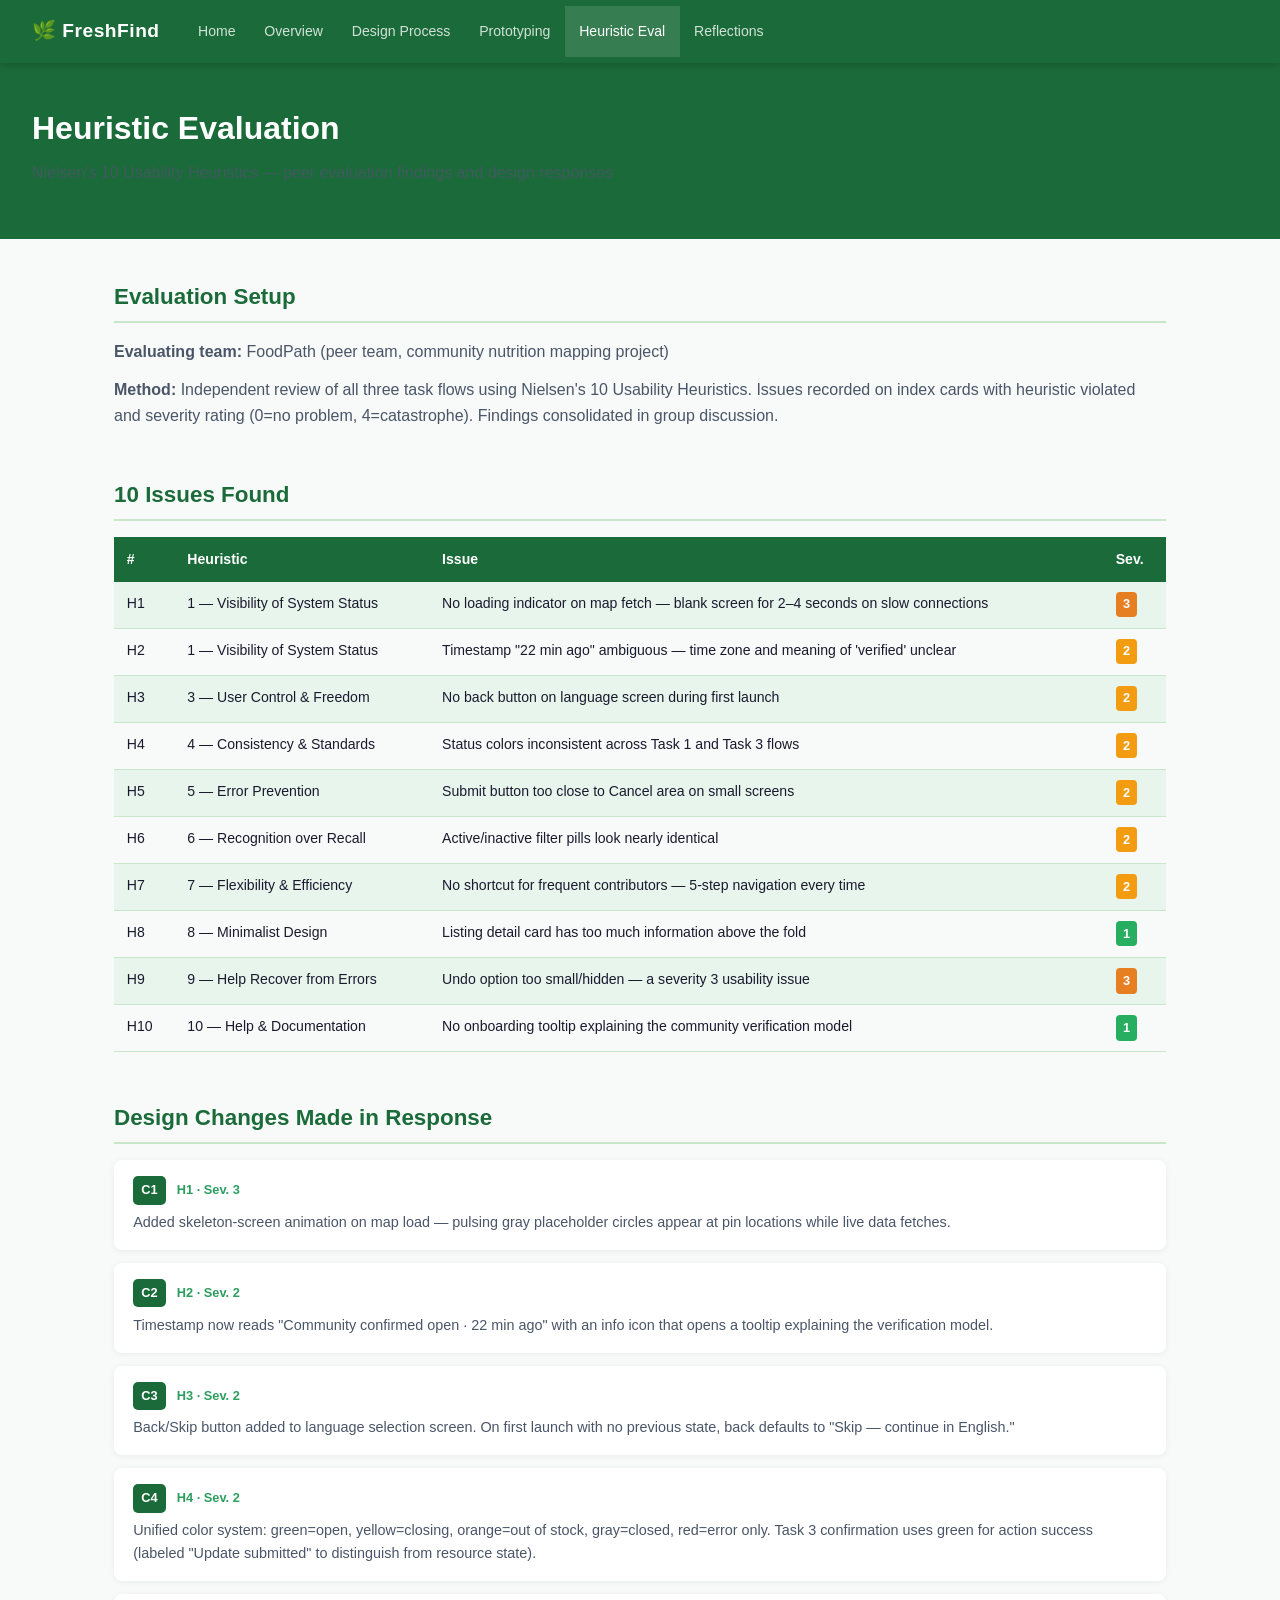
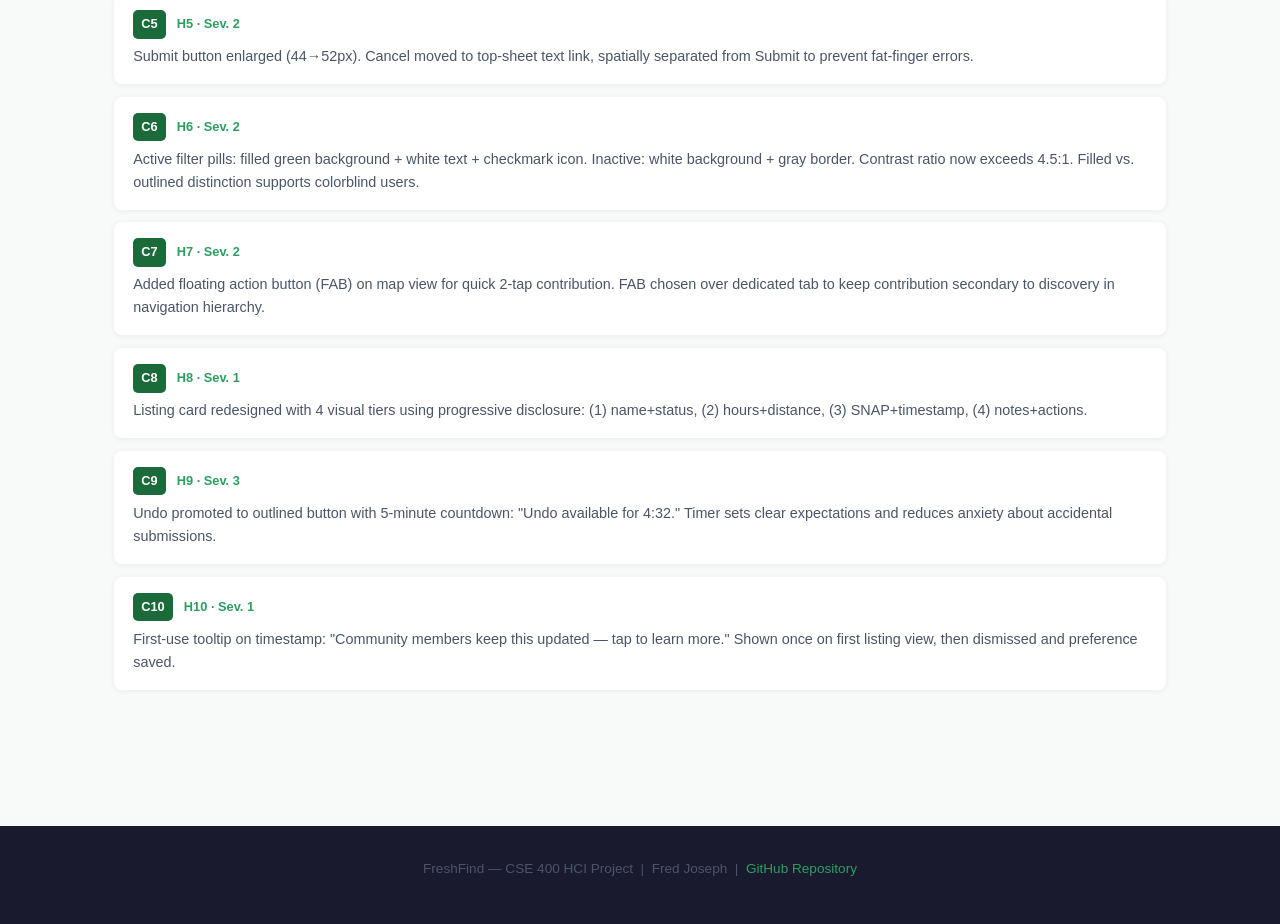
==== evaluation.html @ c9184842 "Add files via upload" ====
<!DOCTYPE html><html lang="en"><head><meta charset="UTF-8"><meta name="viewport" content="width=device-width,initial-scale=1"><title>Heuristic Evaluation — FreshFind</title><link rel="stylesheet" href="style.css"></head>
<body>
<nav><span class="brand">🌿 FreshFind</span><a href="index.html">Home</a><a href="overview.html">Overview</a><a href="process.html">Design Process</a><a href="prototyping.html">Prototyping</a><a href="evaluation.html" class="active">Heuristic Eval</a><a href="reflections.html">Reflections</a></nav>
<div class="page-header"><h1>Heuristic Evaluation</h1><p>Nielsen's 10 Usability Heuristics — peer evaluation findings and design responses</p></div>
<main>
  <section>
    <h2>Evaluation Setup</h2>
    <p><strong>Evaluating team:</strong> FoodPath (peer team, community nutrition mapping project)</p>
    <p><strong>Method:</strong> Independent review of all three task flows using Nielsen's 10 Usability Heuristics. Issues recorded on index cards with heuristic violated and severity rating (0=no problem, 4=catastrophe). Findings consolidated in group discussion.</p>
  </section>
  <section>
    <h2>10 Issues Found</h2>
    <table class="he-table">
      <tr><th>#</th><th>Heuristic</th><th>Issue</th><th>Sev.</th></tr>
      <tr><td>H1</td><td>1 — Visibility of System Status</td><td>No loading indicator on map fetch — blank screen for 2–4 seconds on slow connections</td><td><span class="sev sev-3">3</span></td></tr>
      <tr><td>H2</td><td>1 — Visibility of System Status</td><td>Timestamp "22 min ago" ambiguous — time zone and meaning of 'verified' unclear</td><td><span class="sev sev-2">2</span></td></tr>
      <tr><td>H3</td><td>3 — User Control & Freedom</td><td>No back button on language screen during first launch</td><td><span class="sev sev-2">2</span></td></tr>
      <tr><td>H4</td><td>4 — Consistency & Standards</td><td>Status colors inconsistent across Task 1 and Task 3 flows</td><td><span class="sev sev-2">2</span></td></tr>
      <tr><td>H5</td><td>5 — Error Prevention</td><td>Submit button too close to Cancel area on small screens</td><td><span class="sev sev-2">2</span></td></tr>
      <tr><td>H6</td><td>6 — Recognition over Recall</td><td>Active/inactive filter pills look nearly identical</td><td><span class="sev sev-2">2</span></td></tr>
      <tr><td>H7</td><td>7 — Flexibility & Efficiency</td><td>No shortcut for frequent contributors — 5-step navigation every time</td><td><span class="sev sev-2">2</span></td></tr>
      <tr><td>H8</td><td>8 — Minimalist Design</td><td>Listing detail card has too much information above the fold</td><td><span class="sev sev-1">1</span></td></tr>
      <tr><td>H9</td><td>9 — Help Recover from Errors</td><td>Undo option too small/hidden — a severity 3 usability issue</td><td><span class="sev sev-3">3</span></td></tr>
      <tr><td>H10</td><td>10 — Help & Documentation</td><td>No onboarding tooltip explaining the community verification model</td><td><span class="sev sev-1">1</span></td></tr>
    </table>
  </section>
  <section>
    <h2>Design Changes Made in Response</h2>
    <div class="change"><div class="change-head"><span class="change-id">C1</span><span class="change-ref">H1 · Sev. 3</span></div><p>Added skeleton-screen animation on map load — pulsing gray placeholder circles appear at pin locations while live data fetches.</p></div>
    <div class="change"><div class="change-head"><span class="change-id">C2</span><span class="change-ref">H2 · Sev. 2</span></div><p>Timestamp now reads "Community confirmed open · 22 min ago" with an info icon that opens a tooltip explaining the verification model.</p></div>
    <div class="change"><div class="change-head"><span class="change-id">C3</span><span class="change-ref">H3 · Sev. 2</span></div><p>Back/Skip button added to language selection screen. On first launch with no previous state, back defaults to "Skip — continue in English."</p></div>
    <div class="change"><div class="change-head"><span class="change-id">C4</span><span class="change-ref">H4 · Sev. 2</span></div><p>Unified color system: green=open, yellow=closing, orange=out of stock, gray=closed, red=error only. Task 3 confirmation uses green for action success (labeled "Update submitted" to distinguish from resource state).</p></div>
    <div class="change"><div class="change-head"><span class="change-id">C5</span><span class="change-ref">H5 · Sev. 2</span></div><p>Submit button enlarged (44→52px). Cancel moved to top-sheet text link, spatially separated from Submit to prevent fat-finger errors.</p></div>
    <div class="change"><div class="change-head"><span class="change-id">C6</span><span class="change-ref">H6 · Sev. 2</span></div><p>Active filter pills: filled green background + white text + checkmark icon. Inactive: white background + gray border. Contrast ratio now exceeds 4.5:1. Filled vs. outlined distinction supports colorblind users.</p></div>
    <div class="change"><div class="change-head"><span class="change-id">C7</span><span class="change-ref">H7 · Sev. 2</span></div><p>Added floating action button (FAB) on map view for quick 2-tap contribution. FAB chosen over dedicated tab to keep contribution secondary to discovery in navigation hierarchy.</p></div>
    <div class="change"><div class="change-head"><span class="change-id">C8</span><span class="change-ref">H8 · Sev. 1</span></div><p>Listing card redesigned with 4 visual tiers using progressive disclosure: (1) name+status, (2) hours+distance, (3) SNAP+timestamp, (4) notes+actions.</p></div>
    <div class="change"><div class="change-head"><span class="change-id">C9</span><span class="change-ref">H9 · Sev. 3</span></div><p>Undo promoted to outlined button with 5-minute countdown: "Undo available for 4:32." Timer sets clear expectations and reduces anxiety about accidental submissions.</p></div>
    <div class="change"><div class="change-head"><span class="change-id">C10</span><span class="change-ref">H10 · Sev. 1</span></div><p>First-use tooltip on timestamp: "Community members keep this updated — tap to learn more." Shown once on first listing view, then dismissed and preference saved.</p></div>
  </section>
</main>
<footer><p>FreshFind — CSE 400 HCI Project &nbsp;|&nbsp; Fred Joseph &nbsp;|&nbsp; <a href="https://github.com/fredjoseph/freshfind-hci">GitHub Repository</a></p></footer>
</body></html>
---- style.css ----
:root {
  --green:  #1B6B3A;
  --moss:   #2D9E5F;
  --mint:   #E8F5ED;
  --light:  #C8E6C9;
  --dark:   #1A1A2E;
  --mid:    #4A5568;
  --hint:   #888888;
  --white:  #FFFFFF;
  --offwhite: #F7FAF8;
  --gold:   #F5A623;
  --orange: #E67E22;
  --yellow: #F39C12;
  --red:    #C0392B;
}
* { box-sizing: border-box; margin: 0; padding: 0; }
body { font-family: 'Segoe UI', Arial, sans-serif; background: var(--offwhite); color: var(--dark); line-height: 1.6; }

/* NAV */
nav { background: var(--green); padding: 0 2rem; display: flex; align-items: center; gap: 0; position: sticky; top: 0; z-index: 100; box-shadow: 0 2px 8px rgba(0,0,0,.2); }
nav .brand { font-size: 1.2rem; font-weight: 700; color: var(--white); padding: 1rem 1.5rem 1rem 0; letter-spacing: .5px; }
nav a { color: rgba(255,255,255,.8); text-decoration: none; padding: .9rem .9rem; font-size: .88rem; transition: background .2s; }
nav a:hover, nav a.active { background: rgba(255,255,255,.12); color: var(--white); }

/* HERO */
.hero { background: linear-gradient(135deg, var(--green) 0%, #156030 60%, #0d4020 100%); color: white; padding: 5rem 2rem 4rem; text-align: center; }
.hero h1 { font-size: 3rem; font-weight: 700; letter-spacing: -1px; margin-bottom: .5rem; }
.hero .tagline { font-size: 1.15rem; opacity: .85; margin-bottom: 1.5rem; }
.hero .meta { font-size: .9rem; opacity: .65; }
.hero .pill { display: inline-block; background: rgba(255,255,255,.15); border: 1px solid rgba(255,255,255,.3); border-radius: 20px; padding: .3rem .9rem; font-size: .8rem; margin: .25rem; }

/* PAGE HEADER (non-hero pages) */
.page-header { background: var(--green); color: white; padding: 2.5rem 2rem; }
.page-header h1 { font-size: 2rem; font-weight: 700; }
.page-header p { opacity: .8; margin-top: .4rem; }

/* MAIN CONTENT */
main { max-width: 1100px; margin: 0 auto; padding: 2.5rem 1.5rem; }
section { margin-bottom: 3rem; }
h2 { font-size: 1.4rem; color: var(--green); margin-bottom: 1rem; padding-bottom: .4rem; border-bottom: 2px solid var(--light); }
h3 { font-size: 1.05rem; color: var(--dark); margin: 1.2rem 0 .4rem; font-weight: 600; }
p { margin-bottom: .8rem; color: var(--mid); }

/* CARDS */
.card-grid { display: grid; gap: 1.2rem; margin: 1rem 0; }
.card-grid.cols-3 { grid-template-columns: repeat(auto-fit, minmax(280px, 1fr)); }
.card-grid.cols-2 { grid-template-columns: repeat(auto-fit, minmax(380px, 1fr)); }
.card { background: white; border-radius: 10px; padding: 1.4rem; box-shadow: 0 2px 10px rgba(0,0,0,.07); }
.card .card-tag { font-size: .75rem; font-weight: 700; color: var(--moss); letter-spacing: .5px; text-transform: uppercase; margin-bottom: .5rem; }
.card h3 { margin-top: 0; color: var(--green); }
.card p { font-size: .9rem; margin-bottom: 0; }

/* STAT CARDS */
.stat-grid { display: grid; grid-template-columns: repeat(auto-fit, minmax(200px, 1fr)); gap: 1rem; margin: 1rem 0; }
.stat-card { background: white; border-radius: 10px; padding: 1.5rem; text-align: center; box-shadow: 0 2px 8px rgba(0,0,0,.07); }
.stat-card .number { font-size: 2.8rem; font-weight: 700; color: var(--green); line-height: 1; }
.stat-card .label { font-size: .85rem; color: var(--mid); margin-top: .4rem; }

/* FINDINGS */
.finding { background: white; border-radius: 8px; padding: 1rem 1.2rem; margin-bottom: .8rem; box-shadow: 0 1px 6px rgba(0,0,0,.06); display: flex; gap: 1rem; align-items: flex-start; }
.finding .num { background: var(--green); color: white; font-weight: 700; font-size: .85rem; border-radius: 6px; padding: .3rem .55rem; flex-shrink: 0; }
.finding .text strong { color: var(--dark); display: block; margin-bottom: .2rem; }
.finding .text span { font-size: .85rem; color: var(--mid); }
.finding .src { font-size: .75rem; color: var(--moss); font-style: italic; display: block; margin-top: .3rem; }

/* HEURISTIC TABLE */
.he-table { width: 100%; border-collapse: collapse; font-size: .88rem; margin: 1rem 0; }
.he-table th { background: var(--green); color: white; padding: .7rem .8rem; text-align: left; }
.he-table td { padding: .65rem .8rem; border-bottom: 1px solid var(--light); vertical-align: top; }
.he-table tr:nth-child(even) td { background: var(--mint); }
.sev { display: inline-block; color: white; font-weight: 700; font-size: .8rem; border-radius: 4px; padding: .15rem .45rem; }
.sev-1 { background: #27AE60; }
.sev-2 { background: var(--yellow); }
.sev-3 { background: var(--orange); }
.sev-4 { background: var(--red); }

/* CHANGE LOG */
.change { background: white; border-radius: 8px; padding: 1rem 1.2rem; margin-bottom: .8rem; box-shadow: 0 1px 6px rgba(0,0,0,.06); }
.change .change-head { display: flex; align-items: center; gap: .7rem; margin-bottom: .4rem; }
.change-id { background: var(--green); color: white; font-weight: 700; font-size: .8rem; border-radius: 5px; padding: .25rem .5rem; }
.change-ref { font-size: .8rem; color: var(--moss); font-weight: 600; }
.change p { margin: 0; font-size: .9rem; }

/* SCREEN FLOW */
.screen-flow { display: grid; grid-template-columns: repeat(auto-fit, minmax(200px, 1fr)); gap: 1rem; margin: 1rem 0; }
.screen-card { background: white; border-radius: 10px; overflow: hidden; box-shadow: 0 2px 8px rgba(0,0,0,.08); }
.screen-card .screen-bar { background: var(--green); color: white; font-size: .8rem; padding: .5rem .8rem; font-weight: 600; }
.screen-card .screen-body { padding: .9rem; }
.screen-card .screen-body strong { display: block; font-size: .9rem; color: var(--dark); margin-bottom: .3rem; }
.screen-card .screen-body p { font-size: .82rem; color: var(--mid); margin: 0; }
.screen-card .screen-mockup { background: var(--mint); height: 140px; display: flex; align-items: center; justify-content: center; font-size: .8rem; color: var(--moss); font-style: italic; border-top: 1px solid var(--light); }

/* FOOTER */
footer { background: var(--dark); color: rgba(255,255,255,.6); text-align: center; padding: 2rem; font-size: .85rem; margin-top: 3rem; }
footer a { color: var(--moss); text-decoration: none; }

/* URL BADGE */
.url-badge { background: var(--mint); border: 1px solid var(--light); border-radius: 8px; padding: 1rem 1.4rem; display: flex; align-items: center; gap: .8rem; margin: 1rem 0; }
.url-badge .url-label { font-weight: 700; color: var(--green); font-size: .9rem; white-space: nowrap; }
.url-badge a { color: var(--moss); font-size: .95rem; word-break: break-all; }
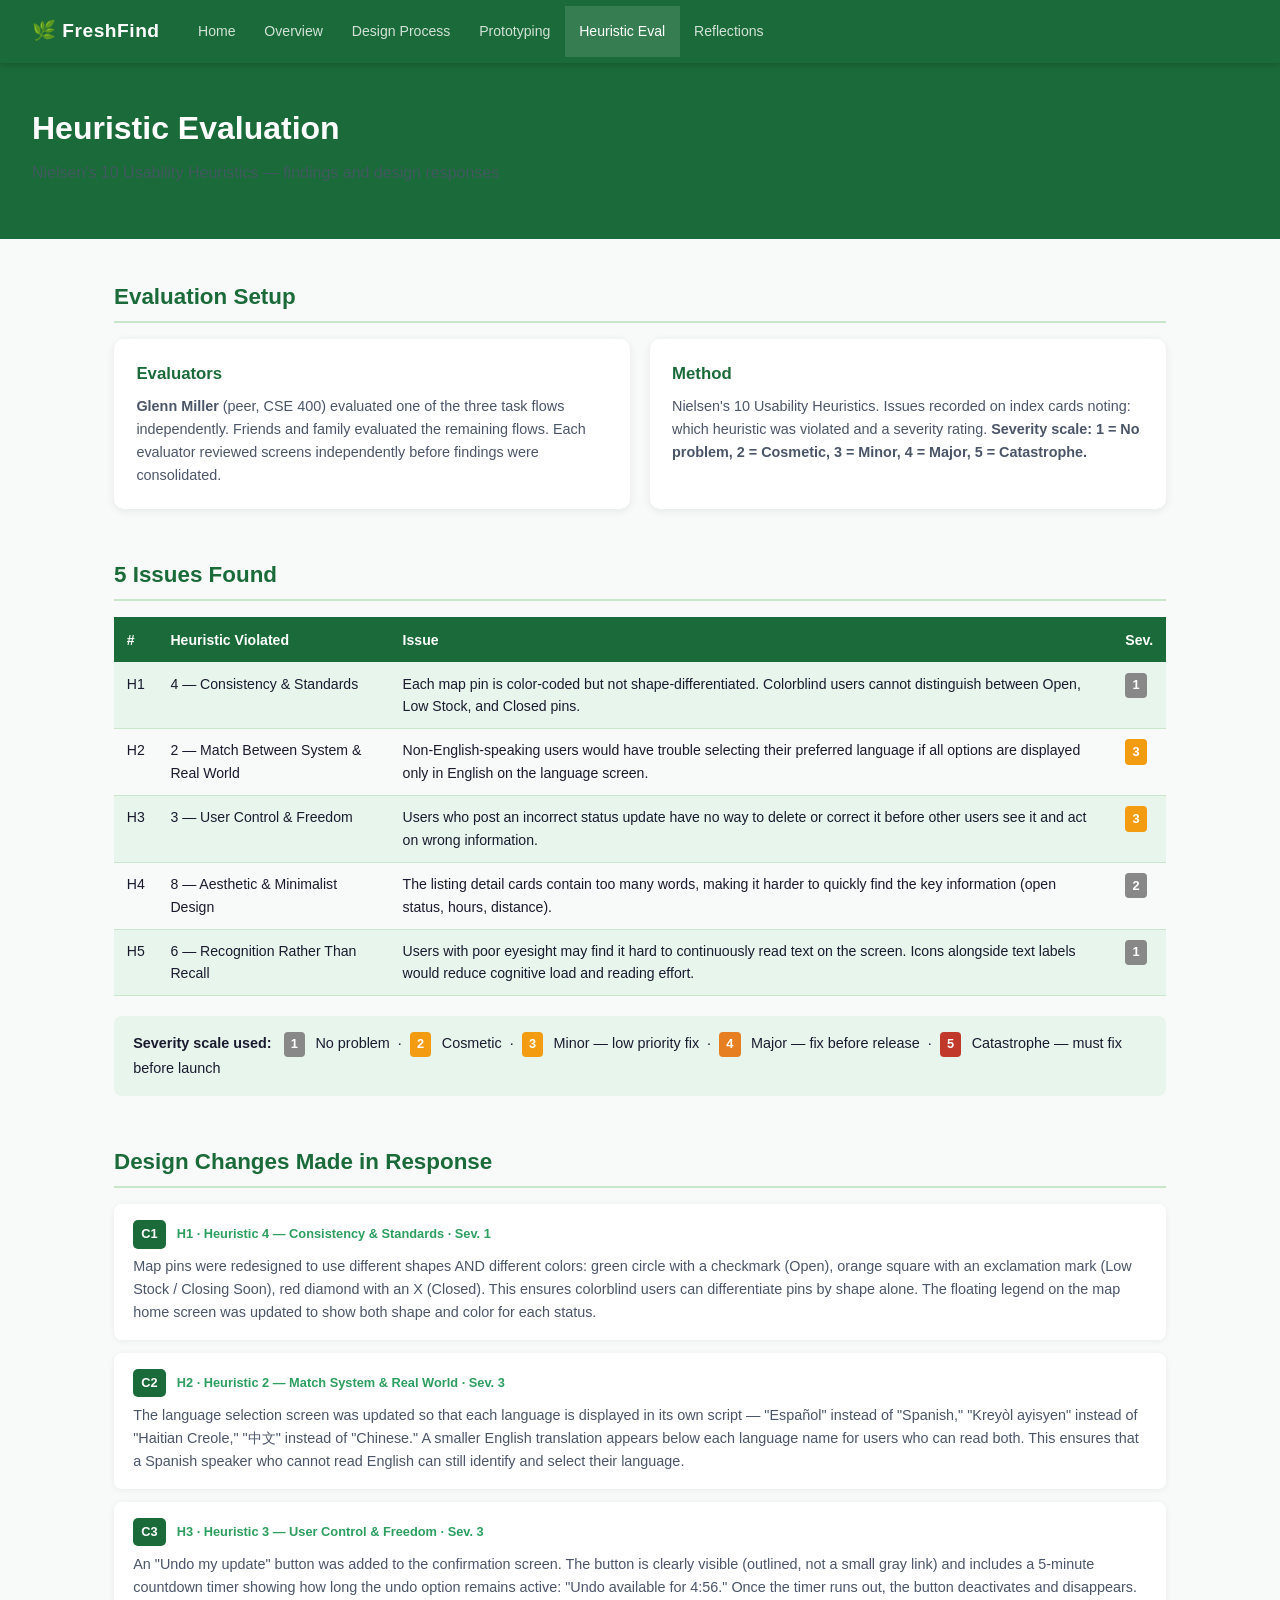
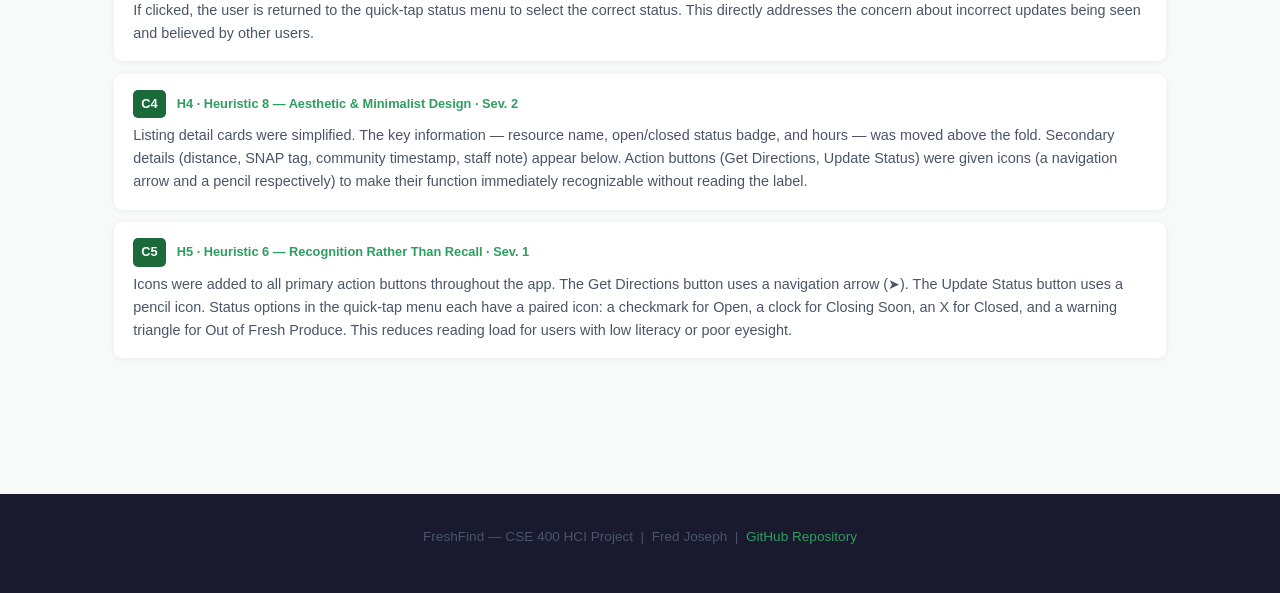
==== commit 42565c6d: "Revise evaluation.html with updated findings and design Updated the heuristic evaluation page to ref" ====
--- a/evaluation.html
+++ b/evaluation.html
@@ -1,42 +1,127 @@
-<!DOCTYPE html><html lang="en"><head><meta charset="UTF-8"><meta name="viewport" content="width=device-width,initial-scale=1"><title>Heuristic Evaluation — FreshFind</title><link rel="stylesheet" href="style.css"></head>
+<!DOCTYPE html>
+<html lang="en">
+<head><meta charset="UTF-8"><meta name="viewport" content="width=device-width,initial-scale=1">
+<title>Heuristic Evaluation — FreshFind</title><link rel="stylesheet" href="style.css"></head>
 <body>
-<nav><span class="brand">🌿 FreshFind</span><a href="index.html">Home</a><a href="overview.html">Overview</a><a href="process.html">Design Process</a><a href="prototyping.html">Prototyping</a><a href="evaluation.html" class="active">Heuristic Eval</a><a href="reflections.html">Reflections</a></nav>
-<div class="page-header"><h1>Heuristic Evaluation</h1><p>Nielsen's 10 Usability Heuristics — peer evaluation findings and design responses</p></div>
+<nav>
+  <span class="brand">🌿 FreshFind</span>
+  <a href="index.html">Home</a>
+  <a href="overview.html">Overview</a>
+  <a href="process.html">Design Process</a>
+  <a href="prototyping.html">Prototyping</a>
+  <a href="evaluation.html" class="active">Heuristic Eval</a>
+  <a href="reflections.html">Reflections</a>
+</nav>
+<div class="page-header"><h1>Heuristic Evaluation</h1><p>Nielsen's 10 Usability Heuristics — findings and design responses</p></div>
 <main>
+ 
   <section>
     <h2>Evaluation Setup</h2>
-    <p><strong>Evaluating team:</strong> FoodPath (peer team, community nutrition mapping project)</p>
-    <p><strong>Method:</strong> Independent review of all three task flows using Nielsen's 10 Usability Heuristics. Issues recorded on index cards with heuristic violated and severity rating (0=no problem, 4=catastrophe). Findings consolidated in group discussion.</p>
+    <div class="card-grid cols-2">
+      <div class="card">
+        <h3>Evaluators</h3>
+        <p><strong>Glenn Miller</strong> (peer, CSE 400) evaluated one of the three task flows independently. Friends and family evaluated the remaining flows. Each evaluator reviewed screens independently before findings were consolidated.</p>
+      </div>
+      <div class="card">
+        <h3>Method</h3>
+        <p>Nielsen's 10 Usability Heuristics. Issues recorded on index cards noting: which heuristic was violated and a severity rating. <strong>Severity scale: 1 = No problem, 2 = Cosmetic, 3 = Minor, 4 = Major, 5 = Catastrophe.</strong></p>
+      </div>
+    </div>
   </section>
+ 
   <section>
-    <h2>10 Issues Found</h2>
+    <h2>5 Issues Found</h2>
     <table class="he-table">
-      <tr><th>#</th><th>Heuristic</th><th>Issue</th><th>Sev.</th></tr>
-      <tr><td>H1</td><td>1 — Visibility of System Status</td><td>No loading indicator on map fetch — blank screen for 2–4 seconds on slow connections</td><td><span class="sev sev-3">3</span></td></tr>
-      <tr><td>H2</td><td>1 — Visibility of System Status</td><td>Timestamp "22 min ago" ambiguous — time zone and meaning of 'verified' unclear</td><td><span class="sev sev-2">2</span></td></tr>
-      <tr><td>H3</td><td>3 — User Control & Freedom</td><td>No back button on language screen during first launch</td><td><span class="sev sev-2">2</span></td></tr>
-      <tr><td>H4</td><td>4 — Consistency & Standards</td><td>Status colors inconsistent across Task 1 and Task 3 flows</td><td><span class="sev sev-2">2</span></td></tr>
-      <tr><td>H5</td><td>5 — Error Prevention</td><td>Submit button too close to Cancel area on small screens</td><td><span class="sev sev-2">2</span></td></tr>
-      <tr><td>H6</td><td>6 — Recognition over Recall</td><td>Active/inactive filter pills look nearly identical</td><td><span class="sev sev-2">2</span></td></tr>
-      <tr><td>H7</td><td>7 — Flexibility & Efficiency</td><td>No shortcut for frequent contributors — 5-step navigation every time</td><td><span class="sev sev-2">2</span></td></tr>
-      <tr><td>H8</td><td>8 — Minimalist Design</td><td>Listing detail card has too much information above the fold</td><td><span class="sev sev-1">1</span></td></tr>
-      <tr><td>H9</td><td>9 — Help Recover from Errors</td><td>Undo option too small/hidden — a severity 3 usability issue</td><td><span class="sev sev-3">3</span></td></tr>
-      <tr><td>H10</td><td>10 — Help & Documentation</td><td>No onboarding tooltip explaining the community verification model</td><td><span class="sev sev-1">1</span></td></tr>
+      <tr><th>#</th><th>Heuristic Violated</th><th>Issue</th><th>Sev.</th></tr>
+      <tr>
+        <td>H1</td>
+        <td>4 — Consistency &amp; Standards</td>
+        <td>Each map pin is color-coded but not shape-differentiated. Colorblind users cannot distinguish between Open, Low Stock, and Closed pins.</td>
+        <td><span class="sev sev-1">1</span></td>
+      </tr>
+      <tr>
+        <td>H2</td>
+        <td>2 — Match Between System &amp; Real World</td>
+        <td>Non-English-speaking users would have trouble selecting their preferred language if all options are displayed only in English on the language screen.</td>
+        <td><span class="sev sev-2">3</span></td>
+      </tr>
+      <tr>
+        <td>H3</td>
+        <td>3 — User Control &amp; Freedom</td>
+        <td>Users who post an incorrect status update have no way to delete or correct it before other users see it and act on wrong information.</td>
+        <td><span class="sev sev-2">3</span></td>
+      </tr>
+      <tr>
+        <td>H4</td>
+        <td>8 — Aesthetic &amp; Minimalist Design</td>
+        <td>The listing detail cards contain too many words, making it harder to quickly find the key information (open status, hours, distance).</td>
+        <td><span class="sev sev-1">2</span></td>
+      </tr>
+      <tr>
+        <td>H5</td>
+        <td>6 — Recognition Rather Than Recall</td>
+        <td>Users with poor eyesight may find it hard to continuously read text on the screen. Icons alongside text labels would reduce cognitive load and reading effort.</td>
+        <td><span class="sev sev-1">1</span></td>
+      </tr>
     </table>
+ 
+    <div style="margin-top:1.2rem; padding:1rem 1.2rem; background:var(--mint); border-radius:8px; font-size:.9rem;">
+      <strong>Severity scale used:</strong> &nbsp;
+      <span class="sev sev-1" style="margin-right:.4rem">1</span> No problem &nbsp;·&nbsp;
+      <span class="sev sev-1" style="margin-right:.4rem; background:var(--yellow)">2</span> Cosmetic &nbsp;·&nbsp;
+      <span class="sev sev-2" style="margin-right:.4rem">3</span> Minor — low priority fix &nbsp;·&nbsp;
+      <span class="sev sev-3" style="margin-right:.4rem">4</span> Major — fix before release &nbsp;·&nbsp;
+      <span class="sev sev-4" style="margin-right:.4rem">5</span> Catastrophe — must fix before launch
+    </div>
   </section>
+ 
   <section>
     <h2>Design Changes Made in Response</h2>
-    <div class="change"><div class="change-head"><span class="change-id">C1</span><span class="change-ref">H1 · Sev. 3</span></div><p>Added skeleton-screen animation on map load — pulsing gray placeholder circles appear at pin locations while live data fetches.</p></div>
-    <div class="change"><div class="change-head"><span class="change-id">C2</span><span class="change-ref">H2 · Sev. 2</span></div><p>Timestamp now reads "Community confirmed open · 22 min ago" with an info icon that opens a tooltip explaining the verification model.</p></div>
-    <div class="change"><div class="change-head"><span class="change-id">C3</span><span class="change-ref">H3 · Sev. 2</span></div><p>Back/Skip button added to language selection screen. On first launch with no previous state, back defaults to "Skip — continue in English."</p></div>
-    <div class="change"><div class="change-head"><span class="change-id">C4</span><span class="change-ref">H4 · Sev. 2</span></div><p>Unified color system: green=open, yellow=closing, orange=out of stock, gray=closed, red=error only. Task 3 confirmation uses green for action success (labeled "Update submitted" to distinguish from resource state).</p></div>
-    <div class="change"><div class="change-head"><span class="change-id">C5</span><span class="change-ref">H5 · Sev. 2</span></div><p>Submit button enlarged (44→52px). Cancel moved to top-sheet text link, spatially separated from Submit to prevent fat-finger errors.</p></div>
-    <div class="change"><div class="change-head"><span class="change-id">C6</span><span class="change-ref">H6 · Sev. 2</span></div><p>Active filter pills: filled green background + white text + checkmark icon. Inactive: white background + gray border. Contrast ratio now exceeds 4.5:1. Filled vs. outlined distinction supports colorblind users.</p></div>
-    <div class="change"><div class="change-head"><span class="change-id">C7</span><span class="change-ref">H7 · Sev. 2</span></div><p>Added floating action button (FAB) on map view for quick 2-tap contribution. FAB chosen over dedicated tab to keep contribution secondary to discovery in navigation hierarchy.</p></div>
-    <div class="change"><div class="change-head"><span class="change-id">C8</span><span class="change-ref">H8 · Sev. 1</span></div><p>Listing card redesigned with 4 visual tiers using progressive disclosure: (1) name+status, (2) hours+distance, (3) SNAP+timestamp, (4) notes+actions.</p></div>
-    <div class="change"><div class="change-head"><span class="change-id">C9</span><span class="change-ref">H9 · Sev. 3</span></div><p>Undo promoted to outlined button with 5-minute countdown: "Undo available for 4:32." Timer sets clear expectations and reduces anxiety about accidental submissions.</p></div>
-    <div class="change"><div class="change-head"><span class="change-id">C10</span><span class="change-ref">H10 · Sev. 1</span></div><p>First-use tooltip on timestamp: "Community members keep this updated — tap to learn more." Shown once on first listing view, then dismissed and preference saved.</p></div>
+ 
+    <div class="change">
+      <div class="change-head">
+        <span class="change-id">C1</span>
+        <span class="change-ref">H1 · Heuristic 4 — Consistency &amp; Standards · Sev. 1</span>
+      </div>
+      <p>Map pins were redesigned to use different shapes AND different colors: green circle with a checkmark (Open), orange square with an exclamation mark (Low Stock / Closing Soon), red diamond with an X (Closed). This ensures colorblind users can differentiate pins by shape alone. The floating legend on the map home screen was updated to show both shape and color for each status.</p>
+    </div>
+ 
+    <div class="change">
+      <div class="change-head">
+        <span class="change-id">C2</span>
+        <span class="change-ref">H2 · Heuristic 2 — Match System &amp; Real World · Sev. 3</span>
+      </div>
+      <p>The language selection screen was updated so that each language is displayed in its own script — "Español" instead of "Spanish," "Kreyòl ayisyen" instead of "Haitian Creole," "中文" instead of "Chinese." A smaller English translation appears below each language name for users who can read both. This ensures that a Spanish speaker who cannot read English can still identify and select their language.</p>
+    </div>
+ 
+    <div class="change">
+      <div class="change-head">
+        <span class="change-id">C3</span>
+        <span class="change-ref">H3 · Heuristic 3 — User Control &amp; Freedom · Sev. 3</span>
+      </div>
+      <p>An "Undo my update" button was added to the confirmation screen. The button is clearly visible (outlined, not a small gray link) and includes a 5-minute countdown timer showing how long the undo option remains active: "Undo available for 4:56." Once the timer runs out, the button deactivates and disappears. If clicked, the user is returned to the quick-tap status menu to select the correct status. This directly addresses the concern about incorrect updates being seen and believed by other users.</p>
+    </div>
+ 
+    <div class="change">
+      <div class="change-head">
+        <span class="change-id">C4</span>
+        <span class="change-ref">H4 · Heuristic 8 — Aesthetic &amp; Minimalist Design · Sev. 2</span>
+      </div>
+      <p>Listing detail cards were simplified. The key information — resource name, open/closed status badge, and hours — was moved above the fold. Secondary details (distance, SNAP tag, community timestamp, staff note) appear below. Action buttons (Get Directions, Update Status) were given icons (a navigation arrow and a pencil respectively) to make their function immediately recognizable without reading the label.</p>
+    </div>
+ 
+    <div class="change">
+      <div class="change-head">
+        <span class="change-id">C5</span>
+        <span class="change-ref">H5 · Heuristic 6 — Recognition Rather Than Recall · Sev. 1</span>
+      </div>
+      <p>Icons were added to all primary action buttons throughout the app. The Get Directions button uses a navigation arrow (➤). The Update Status button uses a pencil icon. Status options in the quick-tap menu each have a paired icon: a checkmark for Open, a clock for Closing Soon, an X for Closed, and a warning triangle for Out of Fresh Produce. This reduces reading load for users with low literacy or poor eyesight.</p>
+    </div>
   </section>
+ 
 </main>
-<footer><p>FreshFind — CSE 400 HCI Project &nbsp;|&nbsp; Fred Joseph &nbsp;|&nbsp; <a href="https://github.com/fredjoseph/freshfind-hci">GitHub Repository</a></p></footer>
+<footer>
+  <p>FreshFind — CSE 400 HCI Project &nbsp;|&nbsp; Fred Joseph &nbsp;|&nbsp;
+  <a href="https://github.com/fredj04.github.io/FreshFind-hci">GitHub Repository</a></p>
+</footer>
 </body></html>
--- a/style.css
+++ b/style.css
@@ -15,32 +15,33 @@
 }
 * { box-sizing: border-box; margin: 0; padding: 0; }
 body { font-family: 'Segoe UI', Arial, sans-serif; background: var(--offwhite); color: var(--dark); line-height: 1.6; }
-
+ 
 /* NAV */
 nav { background: var(--green); padding: 0 2rem; display: flex; align-items: center; gap: 0; position: sticky; top: 0; z-index: 100; box-shadow: 0 2px 8px rgba(0,0,0,.2); }
 nav .brand { font-size: 1.2rem; font-weight: 700; color: var(--white); padding: 1rem 1.5rem 1rem 0; letter-spacing: .5px; }
 nav a { color: rgba(255,255,255,.8); text-decoration: none; padding: .9rem .9rem; font-size: .88rem; transition: background .2s; }
 nav a:hover, nav a.active { background: rgba(255,255,255,.12); color: var(--white); }
-
+ 
 /* HERO */
 .hero { background: linear-gradient(135deg, var(--green) 0%, #156030 60%, #0d4020 100%); color: white; padding: 5rem 2rem 4rem; text-align: center; }
 .hero h1 { font-size: 3rem; font-weight: 700; letter-spacing: -1px; margin-bottom: .5rem; }
 .hero .tagline { font-size: 1.15rem; opacity: .85; margin-bottom: 1.5rem; }
 .hero .meta { font-size: .9rem; opacity: .65; }
 .hero .pill { display: inline-block; background: rgba(255,255,255,.15); border: 1px solid rgba(255,255,255,.3); border-radius: 20px; padding: .3rem .9rem; font-size: .8rem; margin: .25rem; }
-
-/* PAGE HEADER (non-hero pages) */
+ 
+/* PAGE HEADER */
 .page-header { background: var(--green); color: white; padding: 2.5rem 2rem; }
 .page-header h1 { font-size: 2rem; font-weight: 700; }
 .page-header p { opacity: .8; margin-top: .4rem; }
-
+ 
 /* MAIN CONTENT */
 main { max-width: 1100px; margin: 0 auto; padding: 2.5rem 1.5rem; }
 section { margin-bottom: 3rem; }
 h2 { font-size: 1.4rem; color: var(--green); margin-bottom: 1rem; padding-bottom: .4rem; border-bottom: 2px solid var(--light); }
 h3 { font-size: 1.05rem; color: var(--dark); margin: 1.2rem 0 .4rem; font-weight: 600; }
 p { margin-bottom: .8rem; color: var(--mid); }
-
+a { color: var(--moss); }
+ 
 /* CARDS */
 .card-grid { display: grid; gap: 1.2rem; margin: 1rem 0; }
 .card-grid.cols-3 { grid-template-columns: repeat(auto-fit, minmax(280px, 1fr)); }
@@ -49,52 +50,65 @@
 .card .card-tag { font-size: .75rem; font-weight: 700; color: var(--moss); letter-spacing: .5px; text-transform: uppercase; margin-bottom: .5rem; }
 .card h3 { margin-top: 0; color: var(--green); }
 .card p { font-size: .9rem; margin-bottom: 0; }
-
+ 
 /* STAT CARDS */
 .stat-grid { display: grid; grid-template-columns: repeat(auto-fit, minmax(200px, 1fr)); gap: 1rem; margin: 1rem 0; }
 .stat-card { background: white; border-radius: 10px; padding: 1.5rem; text-align: center; box-shadow: 0 2px 8px rgba(0,0,0,.07); }
 .stat-card .number { font-size: 2.8rem; font-weight: 700; color: var(--green); line-height: 1; }
 .stat-card .label { font-size: .85rem; color: var(--mid); margin-top: .4rem; }
-
+ 
 /* FINDINGS */
 .finding { background: white; border-radius: 8px; padding: 1rem 1.2rem; margin-bottom: .8rem; box-shadow: 0 1px 6px rgba(0,0,0,.06); display: flex; gap: 1rem; align-items: flex-start; }
 .finding .num { background: var(--green); color: white; font-weight: 700; font-size: .85rem; border-radius: 6px; padding: .3rem .55rem; flex-shrink: 0; }
 .finding .text strong { color: var(--dark); display: block; margin-bottom: .2rem; }
 .finding .text span { font-size: .85rem; color: var(--mid); }
 .finding .src { font-size: .75rem; color: var(--moss); font-style: italic; display: block; margin-top: .3rem; }
-
+ 
 /* HEURISTIC TABLE */
 .he-table { width: 100%; border-collapse: collapse; font-size: .88rem; margin: 1rem 0; }
 .he-table th { background: var(--green); color: white; padding: .7rem .8rem; text-align: left; }
 .he-table td { padding: .65rem .8rem; border-bottom: 1px solid var(--light); vertical-align: top; }
 .he-table tr:nth-child(even) td { background: var(--mint); }
+ 
+/* SEVERITY BADGES — maps to 1-5 scale used in evaluation */
 .sev { display: inline-block; color: white; font-weight: 700; font-size: .8rem; border-radius: 4px; padding: .15rem .45rem; }
-.sev-1 { background: #27AE60; }
-.sev-2 { background: var(--yellow); }
-.sev-3 { background: var(--orange); }
-.sev-4 { background: var(--red); }
-
+.sev-1 { background: #888888; }       /* 1 = No problem */
+.sev-2 { background: var(--yellow); } /* 2 = Cosmetic — also used for "3 = Minor" display */
+.sev-3 { background: var(--orange); } /* 3 = Minor */
+.sev-4 { background: var(--red); }    /* 4 = Major */
+.sev-5 { background: #7B241C; }       /* 5 = Catastrophe */
+ 
 /* CHANGE LOG */
 .change { background: white; border-radius: 8px; padding: 1rem 1.2rem; margin-bottom: .8rem; box-shadow: 0 1px 6px rgba(0,0,0,.06); }
-.change .change-head { display: flex; align-items: center; gap: .7rem; margin-bottom: .4rem; }
+.change .change-head { display: flex; align-items: center; gap: .7rem; margin-bottom: .4rem; flex-wrap: wrap; }
 .change-id { background: var(--green); color: white; font-weight: 700; font-size: .8rem; border-radius: 5px; padding: .25rem .5rem; }
 .change-ref { font-size: .8rem; color: var(--moss); font-weight: 600; }
 .change p { margin: 0; font-size: .9rem; }
-
+ 
 /* SCREEN FLOW */
-.screen-flow { display: grid; grid-template-columns: repeat(auto-fit, minmax(200px, 1fr)); gap: 1rem; margin: 1rem 0; }
+.screen-flow { display: grid; grid-template-columns: repeat(auto-fit, minmax(210px, 1fr)); gap: 1rem; margin: 1rem 0; }
 .screen-card { background: white; border-radius: 10px; overflow: hidden; box-shadow: 0 2px 8px rgba(0,0,0,.08); }
 .screen-card .screen-bar { background: var(--green); color: white; font-size: .8rem; padding: .5rem .8rem; font-weight: 600; }
 .screen-card .screen-body { padding: .9rem; }
 .screen-card .screen-body strong { display: block; font-size: .9rem; color: var(--dark); margin-bottom: .3rem; }
 .screen-card .screen-body p { font-size: .82rem; color: var(--mid); margin: 0; }
-.screen-card .screen-mockup { background: var(--mint); height: 140px; display: flex; align-items: center; justify-content: center; font-size: .8rem; color: var(--moss); font-style: italic; border-top: 1px solid var(--light); }
-
+.screen-card .screen-mockup { background: var(--mint); height: 160px; display: flex; align-items: center; justify-content: center; font-size: .8rem; color: var(--moss); font-style: italic; border-top: 1px solid var(--light); text-align: center; padding: .5rem; }
+ 
 /* FOOTER */
 footer { background: var(--dark); color: rgba(255,255,255,.6); text-align: center; padding: 2rem; font-size: .85rem; margin-top: 3rem; }
 footer a { color: var(--moss); text-decoration: none; }
-
+ 
 /* URL BADGE */
-.url-badge { background: var(--mint); border: 1px solid var(--light); border-radius: 8px; padding: 1rem 1.4rem; display: flex; align-items: center; gap: .8rem; margin: 1rem 0; }
+.url-badge { background: var(--mint); border: 1px solid var(--light); border-radius: 8px; padding: 1rem 1.4rem; display: flex; align-items: center; gap: .8rem; margin: 1rem 0; flex-wrap: wrap; }
 .url-badge .url-label { font-weight: 700; color: var(--green); font-size: .9rem; white-space: nowrap; }
 .url-badge a { color: var(--moss); font-size: .95rem; word-break: break-all; }
+ 
+/* RESPONSIVE */
+@media (max-width: 600px) {
+  nav { flex-wrap: wrap; gap: 0; }
+  nav .brand { width: 100%; padding: .75rem 0; }
+  .hero h1 { font-size: 2.2rem; }
+  .card-grid.cols-2, .card-grid.cols-3 { grid-template-columns: 1fr; }
+  .stat-grid { grid-template-columns: 1fr 1fr; }
+  .screen-flow { grid-template-columns: 1fr 1fr; }
+}
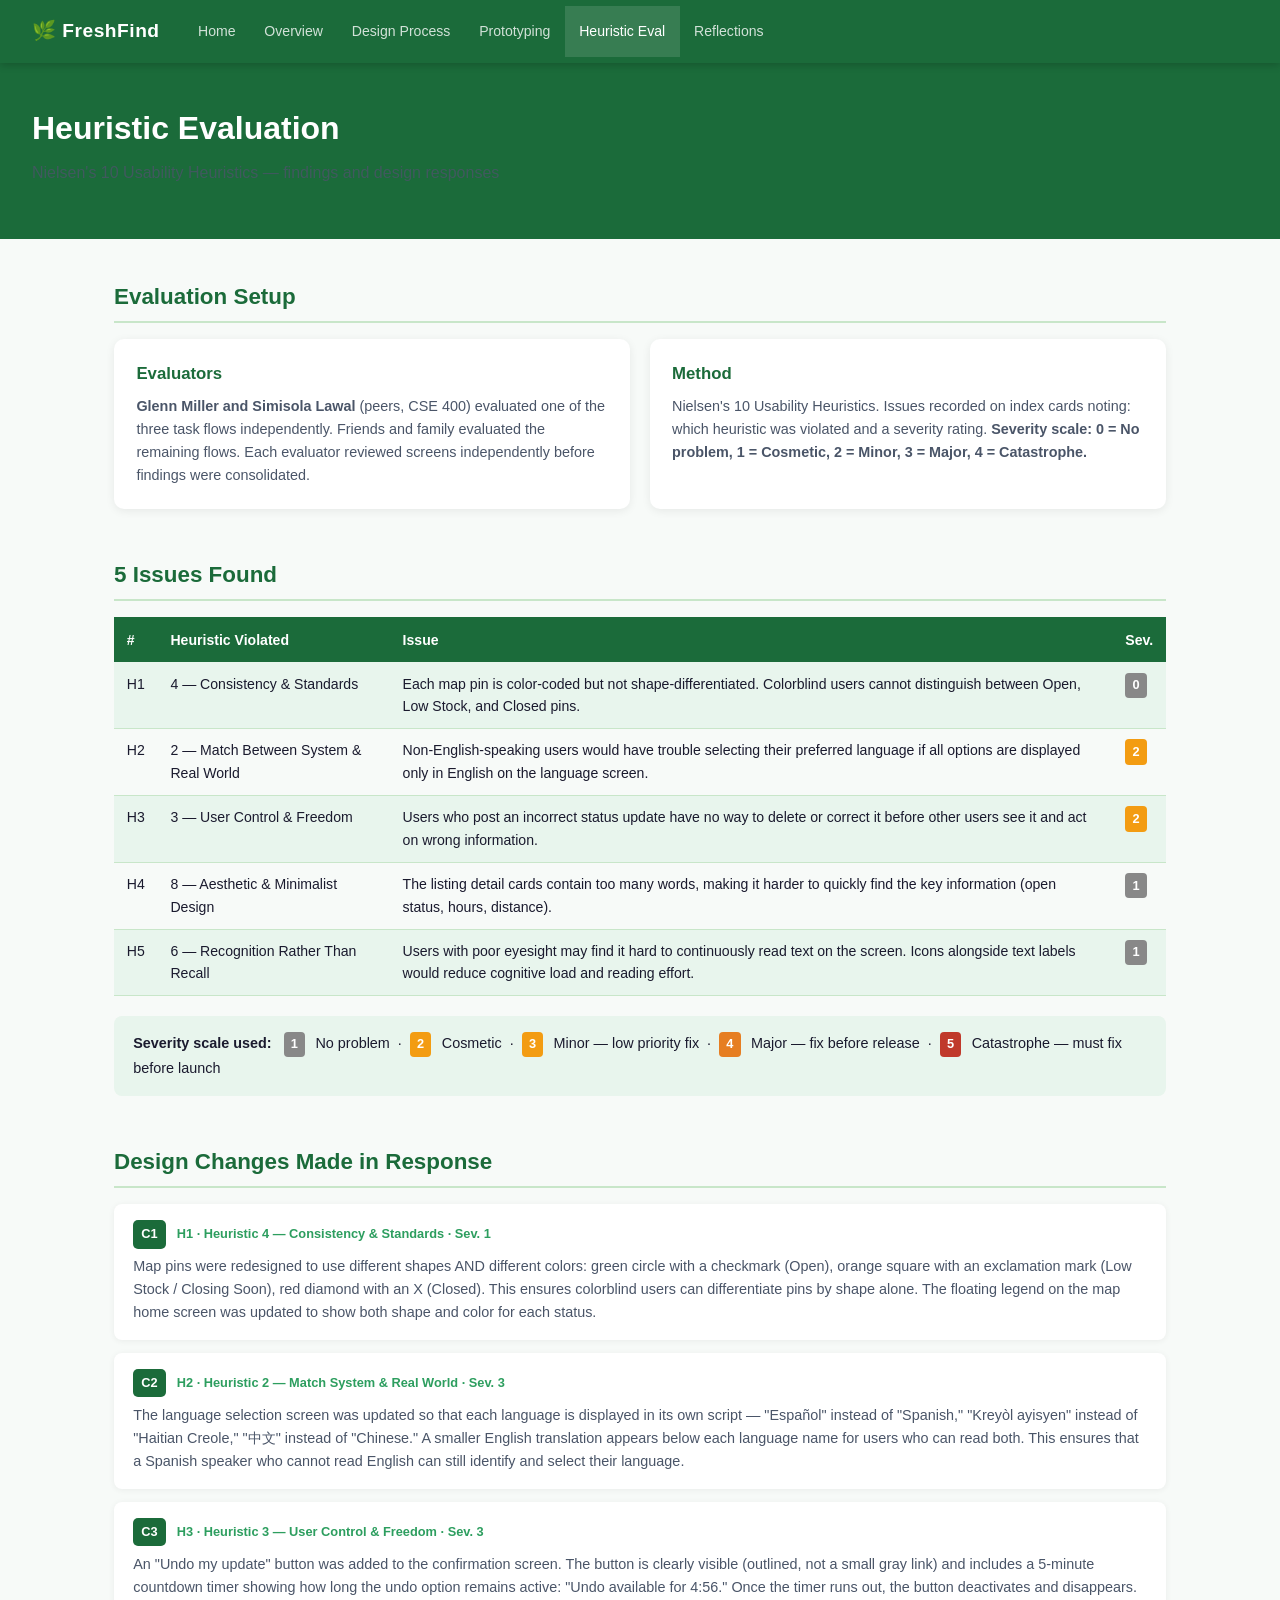
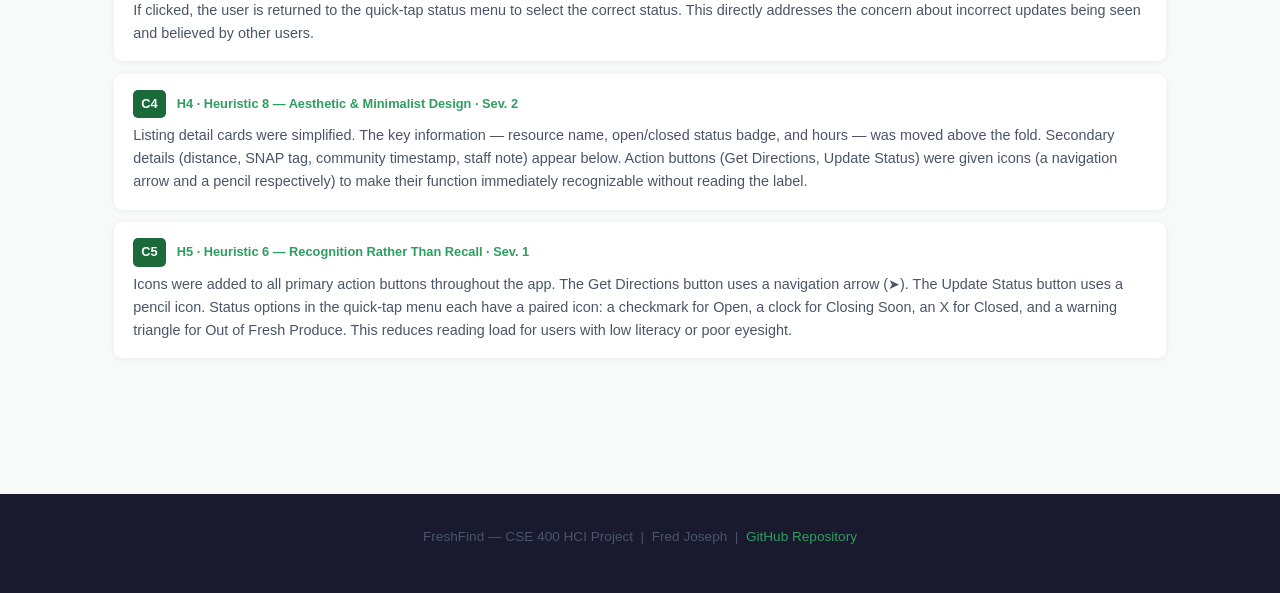
==== commit 83d390fb: "Modify evaluator details and severity ratings Updated evaluator names and adjusted severity ratings " ====
--- a/evaluation.html
+++ b/evaluation.html
@@ -20,11 +20,11 @@
     <div class="card-grid cols-2">
       <div class="card">
         <h3>Evaluators</h3>
-        <p><strong>Glenn Miller</strong> (peer, CSE 400) evaluated one of the three task flows independently. Friends and family evaluated the remaining flows. Each evaluator reviewed screens independently before findings were consolidated.</p>
+        <p><strong>Glenn Miller and Simisola Lawal</strong> (peers, CSE 400) evaluated one of the three task flows independently. Friends and family evaluated the remaining flows. Each evaluator reviewed screens independently before findings were consolidated.</p>
       </div>
       <div class="card">
         <h3>Method</h3>
-        <p>Nielsen's 10 Usability Heuristics. Issues recorded on index cards noting: which heuristic was violated and a severity rating. <strong>Severity scale: 1 = No problem, 2 = Cosmetic, 3 = Minor, 4 = Major, 5 = Catastrophe.</strong></p>
+        <p>Nielsen's 10 Usability Heuristics. Issues recorded on index cards noting: which heuristic was violated and a severity rating. <strong>Severity scale: 0 = No problem, 1 = Cosmetic, 2 = Minor, 3 = Major, 4 = Catastrophe.</strong></p>
       </div>
     </div>
   </section>
@@ -37,25 +37,25 @@
         <td>H1</td>
         <td>4 — Consistency &amp; Standards</td>
         <td>Each map pin is color-coded but not shape-differentiated. Colorblind users cannot distinguish between Open, Low Stock, and Closed pins.</td>
-        <td><span class="sev sev-1">1</span></td>
+        <td><span class="sev sev-1">0</span></td>
       </tr>
       <tr>
         <td>H2</td>
         <td>2 — Match Between System &amp; Real World</td>
         <td>Non-English-speaking users would have trouble selecting their preferred language if all options are displayed only in English on the language screen.</td>
-        <td><span class="sev sev-2">3</span></td>
+        <td><span class="sev sev-2">2</span></td>
       </tr>
       <tr>
         <td>H3</td>
         <td>3 — User Control &amp; Freedom</td>
         <td>Users who post an incorrect status update have no way to delete or correct it before other users see it and act on wrong information.</td>
-        <td><span class="sev sev-2">3</span></td>
+        <td><span class="sev sev-2">2</span></td>
       </tr>
       <tr>
         <td>H4</td>
         <td>8 — Aesthetic &amp; Minimalist Design</td>
         <td>The listing detail cards contain too many words, making it harder to quickly find the key information (open status, hours, distance).</td>
-        <td><span class="sev sev-1">2</span></td>
+        <td><span class="sev sev-1">1</span></td>
       </tr>
       <tr>
         <td>H5</td>
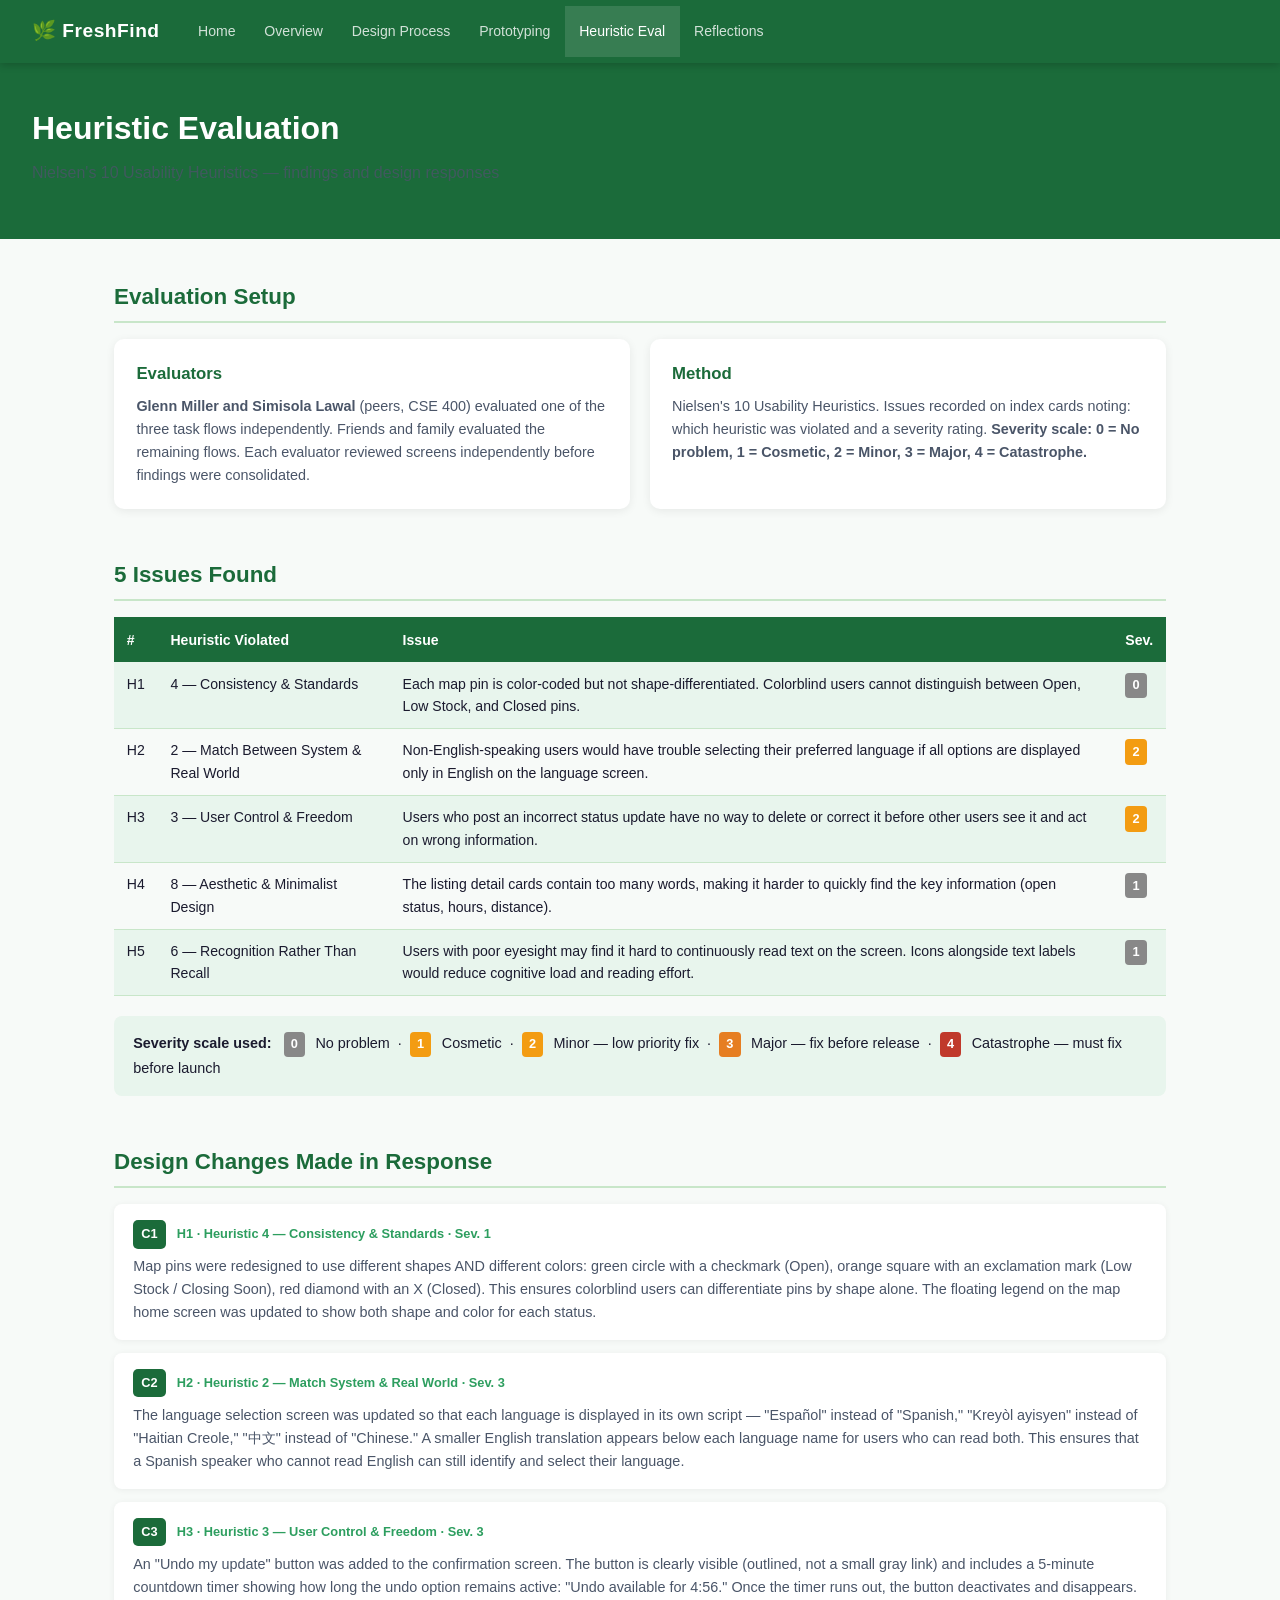
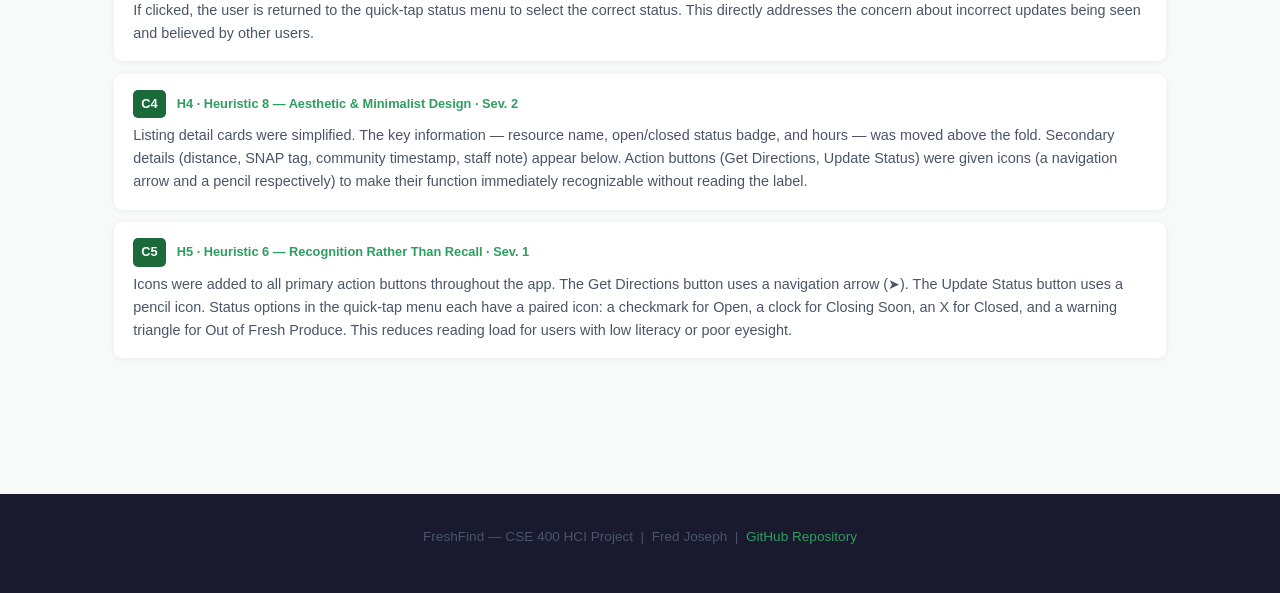
==== commit 1800cc0c: "Reorder severity scale in evaluation.html" ====
--- a/evaluation.html
+++ b/evaluation.html
@@ -67,11 +67,11 @@
  
     <div style="margin-top:1.2rem; padding:1rem 1.2rem; background:var(--mint); border-radius:8px; font-size:.9rem;">
       <strong>Severity scale used:</strong> &nbsp;
-      <span class="sev sev-1" style="margin-right:.4rem">1</span> No problem &nbsp;·&nbsp;
-      <span class="sev sev-1" style="margin-right:.4rem; background:var(--yellow)">2</span> Cosmetic &nbsp;·&nbsp;
-      <span class="sev sev-2" style="margin-right:.4rem">3</span> Minor — low priority fix &nbsp;·&nbsp;
-      <span class="sev sev-3" style="margin-right:.4rem">4</span> Major — fix before release &nbsp;·&nbsp;
-      <span class="sev sev-4" style="margin-right:.4rem">5</span> Catastrophe — must fix before launch
+      <span class="sev sev-1" style="margin-right:.4rem">0</span> No problem &nbsp;·&nbsp;
+      <span class="sev sev-1" style="margin-right:.4rem; background:var(--yellow)">1</span> Cosmetic &nbsp;·&nbsp;
+      <span class="sev sev-2" style="margin-right:.4rem">2</span> Minor — low priority fix &nbsp;·&nbsp;
+      <span class="sev sev-3" style="margin-right:.4rem">3</span> Major — fix before release &nbsp;·&nbsp;
+      <span class="sev sev-4" style="margin-right:.4rem">4</span> Catastrophe — must fix before launch
     </div>
   </section>
  
